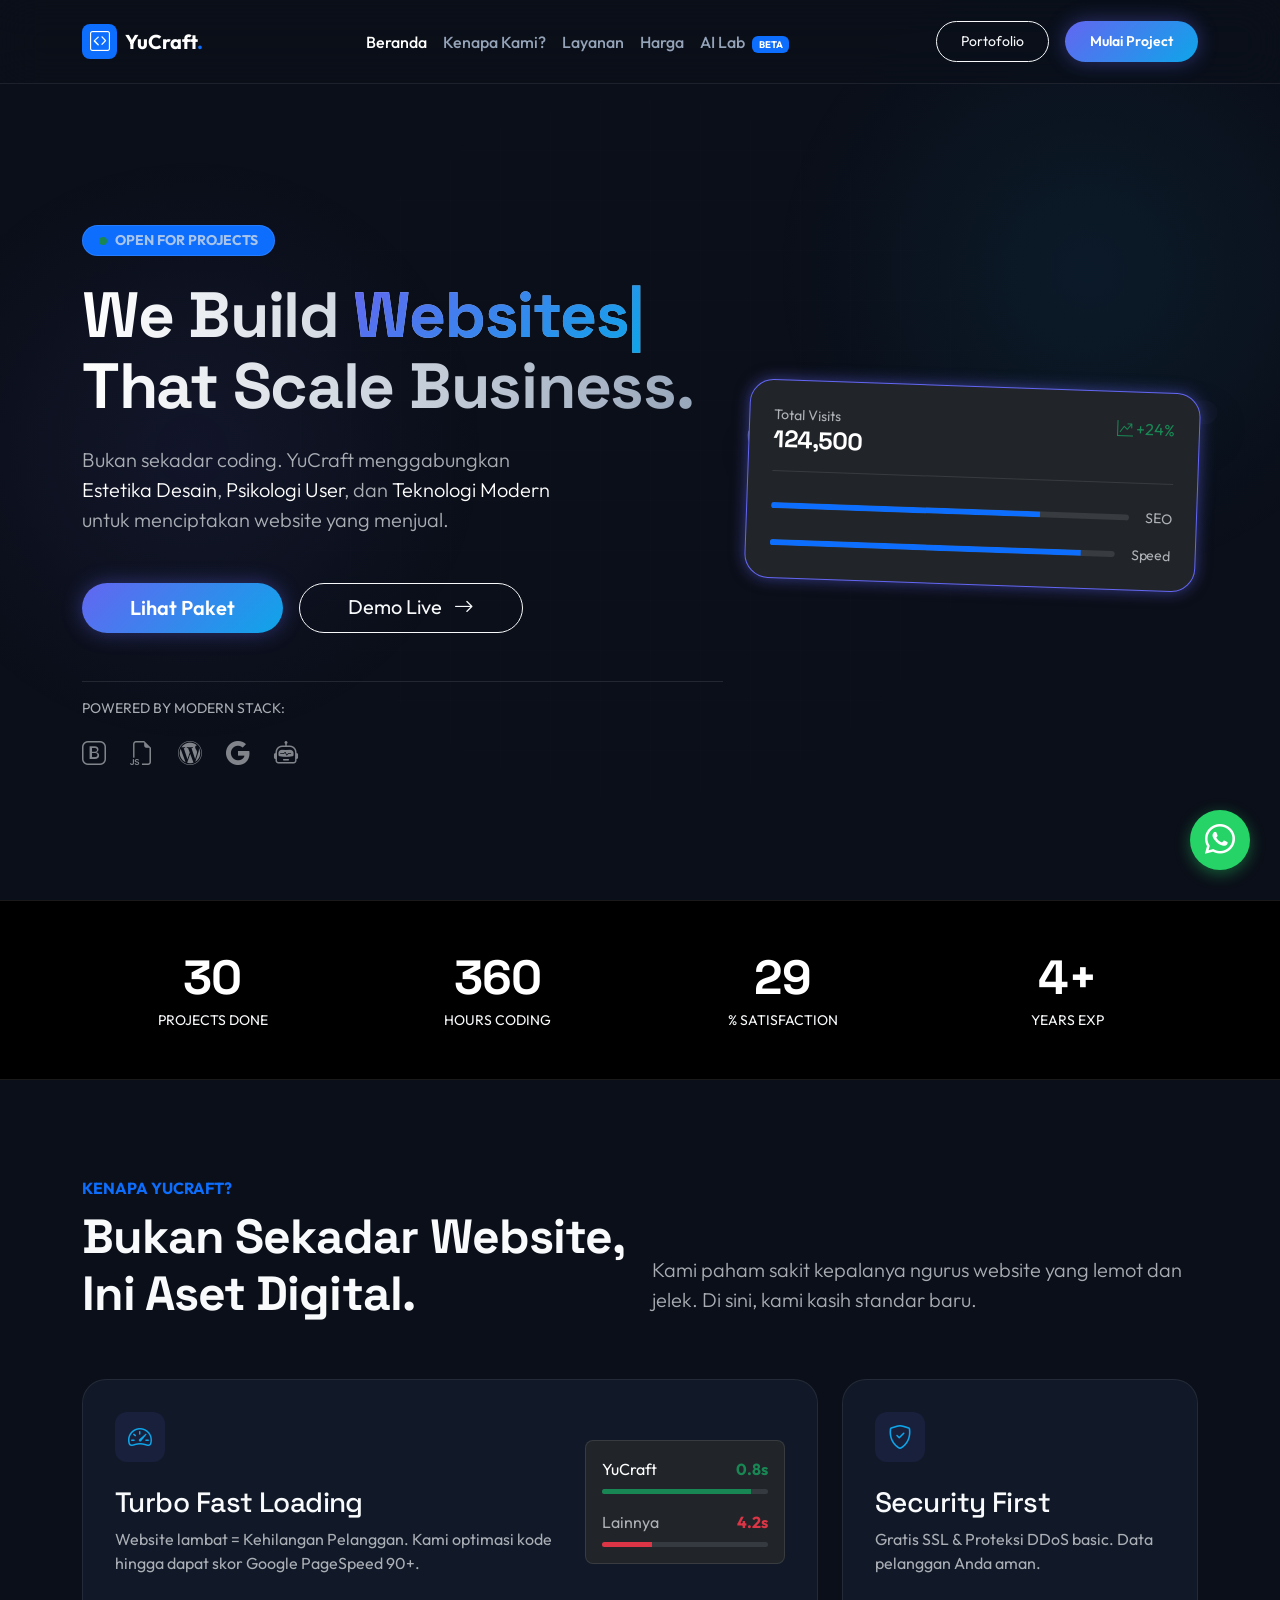
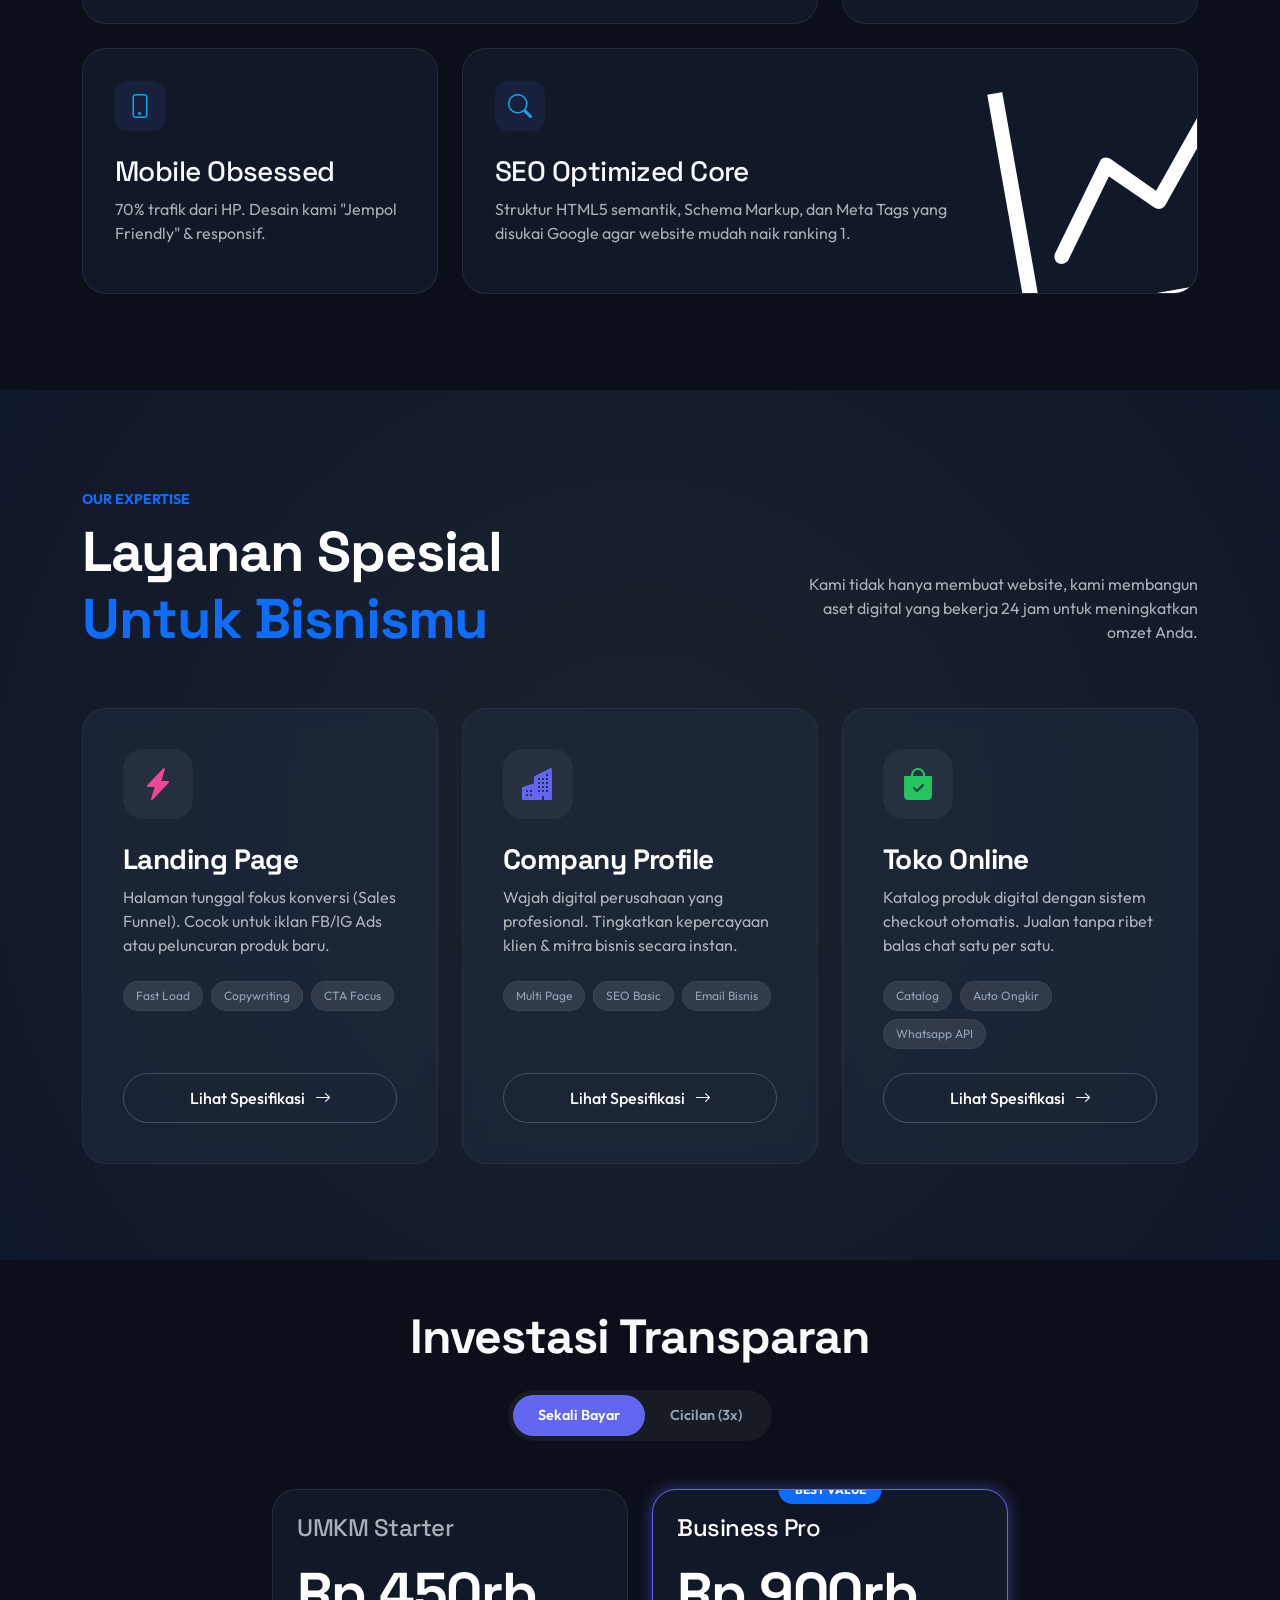
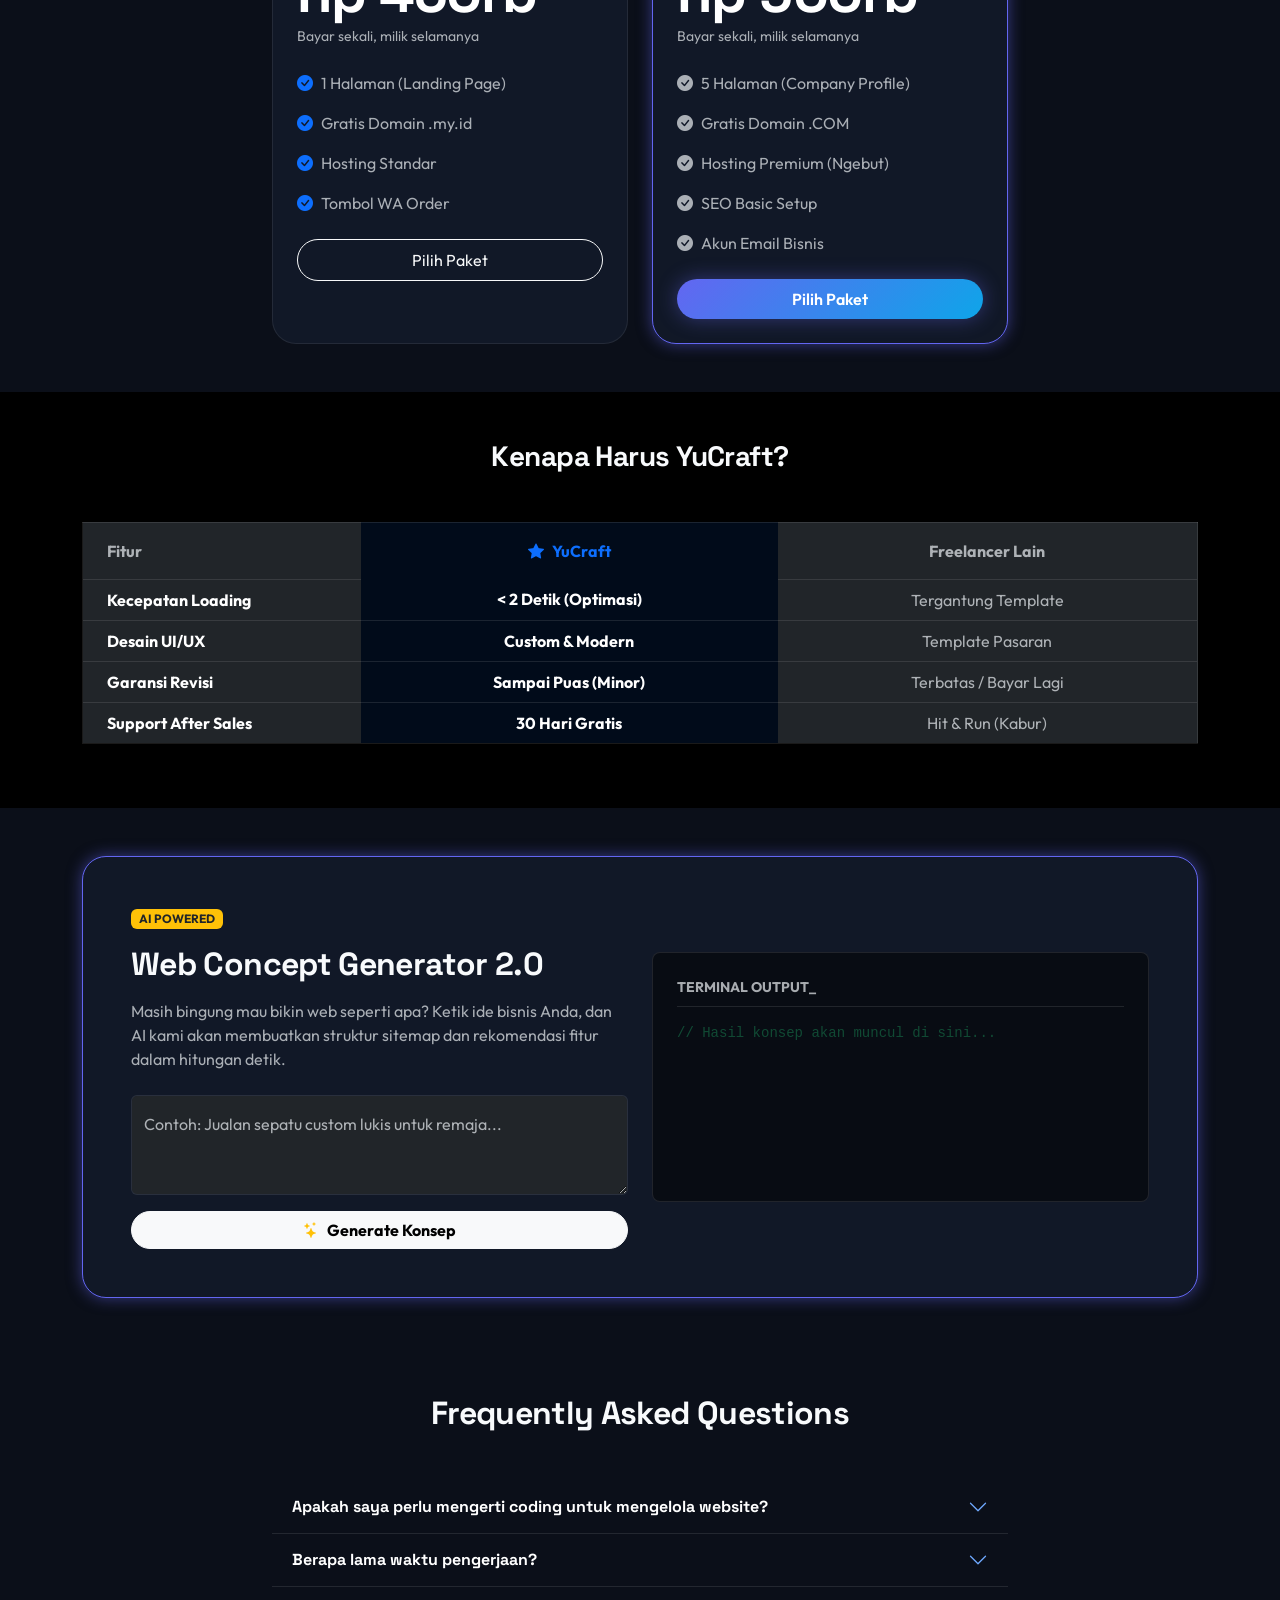
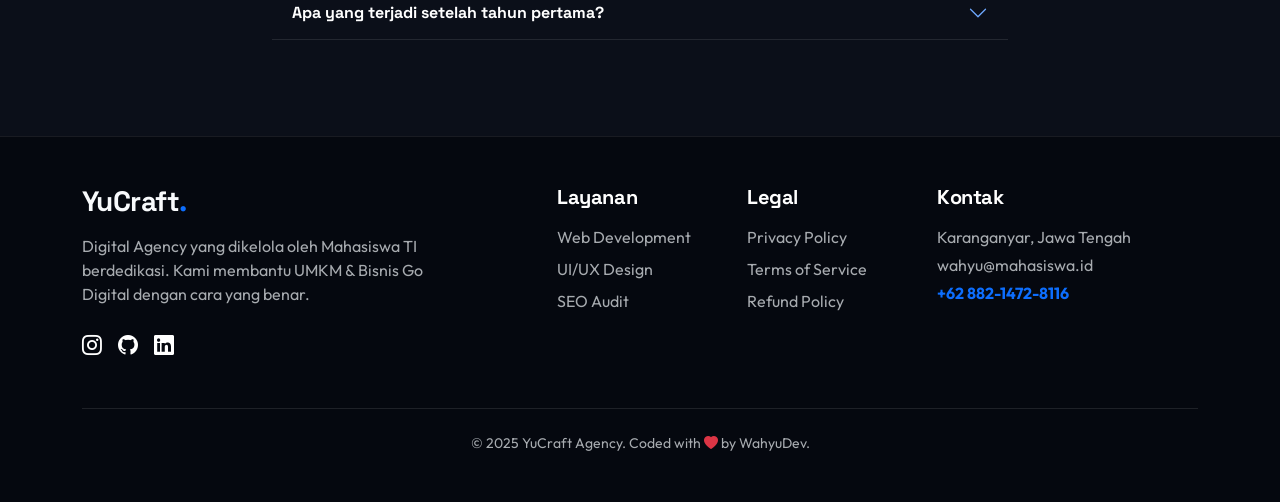
==== index.html @ 6f9a3b7a "haii" ====
<!DOCTYPE html>
<html lang="id" data-bs-theme="dark">
<head>
    <meta charset="UTF-8">
    <meta name="viewport" content="width=device-width, initial-scale=1.0">
    <title>YuCraft Agency | High-End Web Solutions</title>
    
    <!-- Fonts: Outfit (Modern & Geometri) -->
    <link rel="preconnect" href="https://fonts.googleapis.com">
    <link rel="preconnect" href="https://fonts.gstatic.com" crossorigin>
    <link href="https://fonts.googleapis.com/css2?family=Outfit:wght@300;400;500;600;700;800&family=Space+Grotesk:wght@300;400;500;600;700&display=swap" rel="stylesheet">
    
    <!-- Bootstrap 5 & Icons -->
    <link href="https://cdn.jsdelivr.net/npm/bootstrap@5.3.2/dist/css/bootstrap.min.css" rel="stylesheet">
    <link rel="stylesheet" href="https://cdn.jsdelivr.net/npm/bootstrap-icons@1.11.1/font/bootstrap-icons.css">
    <link href="https://unpkg.com/aos@2.3.1/dist/aos.css" rel="stylesheet">
    <link rel="stylesheet" href="./styles.css">



    <!-- mulai daari sni -->
</head>
<body>

    <!-- Background FX -->
    <div class="ambient-light"></div>
    <div class="grid-lines"></div>

    <!-- Navbar -->
    <nav class="navbar navbar-expand-lg fixed-top" id="navbar">
        <div class="container">
            <a class="navbar-brand d-flex align-items-center gap-2 fw-bold" href="#">
                <div class="bg-primary rounded-3 p-1 d-flex justify-content-center align-items-center" style="width:35px; height:35px;">
                    <i class="bi bi-code-square text-white"></i>
                </div>
                <span>YuCraft<span class="text-primary">.</span></span>
            </a>
            <button class="navbar-toggler border-0 shadow-none text-white" type="button" data-bs-toggle="collapse" data-bs-target="#navbarNav">
                <i class="bi bi-list fs-2"></i>
            </button>
            <div class="collapse navbar-collapse" id="navbarNav">
                <ul class="navbar-nav mx-auto mb-2 mb-lg-0">
                    <li class="nav-item"><a class="nav-link active" href="#home">Beranda</a></li>
                    <li class="nav-item"><a class="nav-link" href="#about">Kenapa Kami?</a></li>
                    <li class="nav-item"><a class="nav-link" href="#services">Layanan</a></li>
                    <li class="nav-item"><a class="nav-link" href="#pricing">Harga</a></li>
                    <li class="nav-item"><a class="nav-link" href="#ai-lab">AI Lab <span class="badge bg-primary ms-1" style="font-size: 0.6rem;">BETA</span></a></li>
                </ul>
                <div class="d-flex gap-3">
                    <a href="#portfolio" class="btn btn-outline-light rounded-pill px-4 btn-sm d-flex align-items-center">Portofolio</a>
                    <a href="https://wa.me/6288214728116" class="btn btn-glow btn-sm d-flex align-items-center">Mulai Project</a>
                </div>
            </div>
        </div>
    </nav>

    <!-- Hero Section -->
    <section id="home" class="min-vh-100 d-flex align-items-center position-relative pt-5">
        <div class="container mt-5">
            <div class="row align-items-center">
                <div class="col-lg-7" data-aos="fade-right" data-aos-duration="1000">
                    <div class="d-inline-flex align-items-center gap-2 px-3 py-1 rounded-pill border border-white border-opacity-10 bg-primary bg-opacity-5 mb-4">
                        <span class="badge bg-success rounded-circle p-1"> </span>
                        <small class="text-muted fw-bold ls-1 text-warning">OPEN FOR PROJECTS</small>
                    </div>
                    <h1 class="hero-title mb-4">
                        We Build <span class="text-gradient typing-cursor" id="typing-text">Websites</span><br>
                        That Scale Business.
                    </h1>
                    <p class="lead text-muted mb-5 w-75">
                        Bukan sekadar coding. YuCraft menggabungkan <span class="text-white">Estetika Desain</span>, <span class="text-white">Psikologi User</span>, dan <span class="text-white">Teknologi Modern</span> untuk menciptakan website yang menjual.
                    </p>
                    <div class="d-flex flex-wrap gap-3">
                        <a href="#pricing" class="btn btn-glow btn-lg px-5">Lihat Paket</a>
                        <a href="#portfolio" class="btn btn-outline-light btn-lg px-5 rounded-pill">Demo Live <i class="bi bi-arrow-right ms-2"></i></a>
                    </div>

                    <!-- Tech Stack Marquee (Mini) -->
                    <div class="mt-5 pt-3 border-top border-white border-opacity-10">
                        <small class="text-muted d-block mb-3">POWERED BY MODERN STACK:</small>
                        <div class="d-flex gap-4 opacity-50 grayscale-hover transition-all">
                            <i class="bi bi-bootstrap fs-4" title="Bootstrap"></i>
                            <i class="bi bi-filetype-js fs-4" title="JavaScript"></i>
                            <i class="bi bi-wordpress fs-4" title="WordPress"></i>
                            <i class="bi bi-google fs-4" title="SEO"></i>
                            <i class="bi bi-robot fs-4" title="AI Integration"></i>
                        </div>
                    </div>
                </div>

                <div class="col-lg-5 position-relative" data-aos="zoom-in" data-aos-duration="1200">
                    <!-- Abstract Visual Element -->
                    <div class="position-relative z-1">
                         <!-- Glassmorphic Card Mockup -->
                        <div class="bento-card p-0 border-0 shadow-lg overflow-hidden" style="transform: rotate(-3deg); margin-bottom: -50px; margin-right: -20px; opacity: 0.8;">
                            <img src="https://images.unsplash.com/photo-1460925895917-afdab827c52f?ixlib=rb-1.2.1&auto=format&fit=crop&w=500&q=80" class="img-fluid opacity-50">
                        </div>
                        <div class="bento-card p-4 border-glow bg-dark" style="transform: rotate(2deg);">
                            <div class="d-flex justify-content-between mb-4 border-bottom border-white border-opacity-10 pb-3">
                                <div>
                                    <small class="text-muted d-block">Total Visits</small>
                                    <h4 class="fw-bold m-0 text-white">124,500</h4>
                                </div>
                                <div class="text-success">
                                    <i class="bi bi-graph-up-arrow"></i> +24%
                                </div>
                            </div>
                            <div class="d-flex align-items-center gap-3 mb-3">
                                <div class="progress w-100" style="height: 6px; background: rgba(255,255,255,0.1);">
                                    <div class="progress-bar bg-primary" style="width: 75%"></div>
                                </div>
                                <small class="text-muted">SEO</small>
                            </div>
                            <div class="d-flex align-items-center gap-3">
                                <div class="progress w-100" style="height: 6px; background: rgba(255,255,255,0.1);">
                                    <div class="progress-bar bg-accent" style="width: 90%"></div>
                                </div>
                                <small class="text-muted">Speed</small>
                            </div>
                        </div>
                    </div>
                </div>
            </div>
        </div>
    </section>

    <!-- Live Stats Section -->
    <section class="py-5 border-top border-bottom border-white border-opacity-10 bg-black bg-opacity-20">
        <div class="container">
            <div class="row text-center g-4">
                <div class="col-6 col-md-3">
                    <h2 class="fw-bold text-white display-5 m-0 counter" data-target="50">0</h2>
                    <small class="text-accent text-uppercase ls-1">Projects Done</small>
                </div>
                <div class="col-6 col-md-3">
                    <h2 class="fw-bold text-white display-5 m-0 counter" data-target="1200">0</h2>
                    <small class="text-accent text-uppercase ls-1">Hours Coding</small>
                </div>
                <div class="col-6 col-md-3">
                    <h2 class="fw-bold text-white display-5 m-0 counter" data-target="98">0</h2>
                    <small class="text-accent text-uppercase ls-1">% Satisfaction</small>
                </div>
                <div class="col-6 col-md-3">
                    <h2 class="fw-bold text-white display-5 m-0 counter" data-target="4">0</h2>
                    <small class="text-accent text-uppercase ls-1">Years Exp</small>
                </div>
            </div>
        </div>
    </section>

    <!-- Why Us (Bento Grid) -->
    <section id="about" class="py-5 my-5">
        <div class="container">
            <div class="row mb-5">
                <div class="col-lg-6">
                    <span class="text-primary fw-bold text-uppercase ls-1">Kenapa YuCraft?</span>
                    <h2 class="display-5 fw-bold mt-2">Bukan Sekadar Website,<br>Ini Aset Digital.</h2>
                </div>
                <div class="col-lg-6 d-flex align-items-end">
                    <p class="text-muted lead">Kami paham sakit kepalanya ngurus website yang lemot dan jelek. Di sini, kami kasih standar baru.</p>
                </div>
            </div>

            <div class="row g-4">
                <!-- Large Card -->
                <div class="col-lg-8" data-aos="fade-up">
                    <div class="bento-card d-flex flex-column flex-md-row align-items-center gap-4">
                        <div class="flex-grow-1">
                            <div class="icon-square"><i class="bi bi-speedometer2"></i></div>
                            <h3>Turbo Fast Loading</h3>
                            <p class="text-muted">Website lambat = Kehilangan Pelanggan. Kami optimasi kode hingga dapat skor Google PageSpeed 90+.</p>
                        </div>
                        <div class="bg-dark rounded-3 p-3 border border-white border-opacity-10" style="min-width: 200px;">
                            <div class="d-flex justify-content-between mb-2">
                                <span class="text-white">YuCraft</span>
                                <span class="text-success fw-bold">0.8s</span>
                            </div>
                            <div class="progress mb-3" style="height: 5px;"><div class="progress-bar bg-success" style="width: 90%"></div></div>
                            
                            <div class="d-flex justify-content-between mb-2">
                                <span class="text-muted">Lainnya</span>
                                <span class="text-danger fw-bold">4.2s</span>
                            </div>
                            <div class="progress" style="height: 5px;"><div class="progress-bar bg-danger" style="width: 30%"></div></div>
                        </div>
                    </div>
                </div>

                <!-- Small Card -->
                <div class="col-lg-4" data-aos="fade-up" data-aos-delay="100">
                    <div class="bento-card">
                        <div class="icon-square"><i class="bi bi-shield-check"></i></div>
                        <h3>Security First</h3>
                        <p class="text-muted">Gratis SSL & Proteksi DDoS basic. Data pelanggan Anda aman.</p>
                    </div>
                </div>

                <!-- Small Card -->
                <div class="col-lg-4" data-aos="fade-up" data-aos-delay="200">
                    <div class="bento-card">
                        <div class="icon-square"><i class="bi bi-phone"></i></div>
                        <h3>Mobile Obsessed</h3>
                        <p class="text-muted">70% trafik dari HP. Desain kami "Jempol Friendly" & responsif.</p>
                    </div>
                </div>

                 <!-- Large Card -->
                 <div class="col-lg-8" data-aos="fade-up" data-aos-delay="300">
                    <div class="bento-card position-relative overflow-hidden">
                        <div class="position-relative z-1">
                            <div class="icon-square"><i class="bi bi-search"></i></div>
                            <h3>SEO Optimized Core</h3>
                            <p class="text-muted w-75">Struktur HTML5 semantik, Schema Markup, dan Meta Tags yang disukai Google agar website mudah naik ranking 1.</p>
                        </div>
                        <i class="bi bi-graph-up text-white opacity-05 position-absolute" style="font-size: 15rem; right: -50px; bottom: -80px; transform: rotate(-10deg);"></i>
                    </div>
                </div>
            </div>
        </div>
    </section>

    <!-- Services (Cards with Hover FX) -->
     <section id="services" class="py-5 position-relative" style="background: radial-gradient(circle at center, #1c232d 0%, #0f172a 100%);">
    <div class="container py-5">
        
        <!-- Header Section -->
        <div class="row mb-5 align-items-end">
            <div class="col-lg-6" data-aos="fade-right">
                <span class="text-primary fw-bold text-uppercase ls-1 small">Our Expertise</span>
                <h2 class="display-4 fw-bold text-white mt-2">Layanan Spesial <br><span class="text-primary">Untuk Bisnismu</span></h2>
            </div>
            <div class="col-lg-6 text-lg-end" data-aos="fade-left">
                <p class="text-muted w-75 ms-auto">Kami tidak hanya membuat website, kami membangun aset digital yang bekerja 24 jam untuk meningkatkan omzet Anda.</p>
            </div>
        </div>

        <!-- Cards Grid -->
        <div class="row g-4">
            
            <!-- Service 1: Landing Page -->
            <div class="col-lg-4 col-md-6" data-aos="fade-up" data-aos-delay="0">
                <div class="service-card-pro card-landing">
                    <div>
                        <div class="icon-wrapper-pro">
                            <i class="bi bi-lightning-charge-fill"></i>
                        </div>
                        <h3 class="text-white fw-bold mb-2">Landing Page</h3>
                        <p class="text-muted mb-4">Halaman tunggal fokus konversi (Sales Funnel). Cocok untuk iklan FB/IG Ads atau peluncuran produk baru.</p>
                        <div class="d-flex gap-2 mb-4 flex-wrap">
                            <span class="tech-badge">Fast Load</span>
                            <span class="tech-badge">Copywriting</span>
                            <span class="tech-badge">CTA Focus</span>
                        </div>
                    </div>
                    <button class="btn btn-detail-trigger" onclick="openServiceDetail('landing')">
                        Lihat Spesifikasi <i class="bi bi-arrow-right"></i>
                    </button>
                </div>
            </div>

            <!-- Service 2: Company Profile -->
            <div class="col-lg-4 col-md-6" data-aos="fade-up" data-aos-delay="100">
                <div class="service-card-pro card-compro">
                    <div>
                        <div class="icon-wrapper-pro">
                            <i class="bi bi-buildings-fill"></i>
                        </div>
                        <h3 class="text-white fw-bold mb-2">Company Profile</h3>
                        <p class="text-muted mb-4">Wajah digital perusahaan yang profesional. Tingkatkan kepercayaan klien & mitra bisnis secara instan.</p>
                        <div class="d-flex gap-2 mb-4 flex-wrap">
                            <span class="tech-badge">Multi Page</span>
                            <span class="tech-badge">SEO Basic</span>
                            <span class="tech-badge">Email Bisnis</span>
                        </div>
                    </div>
                    <button class="btn btn-detail-trigger" onclick="openServiceDetail('compro')">
                        Lihat Spesifikasi <i class="bi bi-arrow-right"></i>
                    </button>
                </div>
            </div>

            <!-- Service 3: E-Commerce -->
            <div class="col-lg-4 col-md-6" data-aos="fade-up" data-aos-delay="200">
                <div class="service-card-pro card-store">
                    <div>
                        <div class="icon-wrapper-pro">
                            <i class="bi bi-bag-check-fill"></i>
                        </div>
                        <h3 class="text-white fw-bold mb-2">Toko Online</h3>
                        <p class="text-muted mb-4">Katalog produk digital dengan sistem checkout otomatis. Jualan tanpa ribet balas chat satu per satu.</p>
                        <div class="d-flex gap-2 mb-4 flex-wrap">
                            <span class="tech-badge">Catalog</span>
                            <span class="tech-badge">Auto Ongkir</span>
                            <span class="tech-badge">Whatsapp API</span>
                        </div>
                    </div>
                    <button class="btn btn-detail-trigger" onclick="openServiceDetail('store')">
                        Lihat Spesifikasi <i class="bi bi-arrow-right"></i>
                    </button>
                </div>
            </div>

        </div>
    </div>
</section>

    <!-- Pricing (Interactive Switcher) -->
    <section id="pricing" class="py-5">
        <div class="container">
            <div class="text-center mb-5">
                <h2 class="fw-bold display-5 mb-4">Investasi Transparan</h2>
                <!-- Switcher Logic handled by JS -->
                <div class="pricing-switch" id="pricingSwitch">
                    <div class="switch-bg"></div>
                    <div class="pricing-label active" onclick="switchPricing('one-time')">Sekali Bayar</div>
                    <div class="pricing-label" onclick="switchPricing('monthly')">Cicilan (3x)</div>
                </div>
            </div>

            <div class="row g-4 justify-content-center">
                <!-- Pricing Card 1 -->
                <div class="col-lg-4 col-md-6" data-aos="fade-up">
                    <div class="bento-card p-4">
                        <h4 class="text-muted mb-3">UMKM Starter</h4>
                        <h2 class="display-4 fw-bold mb-0 text-white price-text" data-one="450k" data-month="150k">Rp 450rb</h2>
                        <small class="text-muted d-block mb-4 billing-cycle">Bayar sekali, milik selamanya</small>
                        
                        <ul class="list-unstyled text-muted mb-4 d-flex flex-column gap-3">
                            <li><i class="bi bi-check-circle-fill text-primary me-2"></i>1 Halaman (Landing Page)</li>
                            <li><i class="bi bi-check-circle-fill text-primary me-2"></i>Gratis Domain .my.id</li>
                            <li><i class="bi bi-check-circle-fill text-primary me-2"></i>Hosting Standar</li>
                            <li><i class="bi bi-check-circle-fill text-primary me-2"></i>Tombol WA Order</li>
                        </ul>
                        <a href="https://wa.me/6288214728116?text=Halo%20YuCraft%20saya%20tertarik%20paket%20Starter" class="btn btn-outline-light w-100 rounded-pill py-2">Pilih Paket</a>
                    </div>
                </div>

                <!-- Pricing Card 2 -->
                <div class="col-lg-4 col-md-6" data-aos="fade-up" data-aos-delay="100">
                    <div class="bento-card p-4 border-glow position-relative">
                         <div class="position-absolute top-0 start-50 translate-middle badge bg-primary px-3 py-2 rounded-pill shadow-lg">BEST VALUE</div>
                        <h4 class="text-white mb-3">Business Pro</h4>
                        <h2 class="display-4 fw-bold mb-0 text-white price-text" data-one="900k" data-month="350k">Rp 900rb</h2>
                        <small class="text-muted d-block mb-4 billing-cycle">Bayar sekali, milik selamanya</small>
                        
                        <ul class="list-unstyled text-muted mb-4 d-flex flex-column gap-3">
                            <li><i class="bi bi-check-circle-fill text-accent me-2"></i>5 Halaman (Company Profile)</li>
                            <li><i class="bi bi-check-circle-fill text-accent me-2"></i>Gratis Domain .COM</li>
                            <li><i class="bi bi-check-circle-fill text-accent me-2"></i>Hosting Premium (Ngebut)</li>
                            <li><i class="bi bi-check-circle-fill text-accent me-2"></i>SEO Basic Setup</li>
                            <li><i class="bi bi-check-circle-fill text-accent me-2"></i>Akun Email Bisnis</li>
                        </ul>
                        <a href="https://wa.me/6288214728116?text=Halo%20YuCraft%20saya%20tertarik%20paket%20Business" class="btn btn-glow w-100 py-2">Pilih Paket</a>
                    </div>
                </div>
            </div>
        </div>
    </section>

    <!-- Comparison Section (Why vs Others) -->
    <section class="py-5 bg-black bg-opacity-30">
        <div class="container">
            <h3 class="text-center fw-bold mb-5">Kenapa Harus YuCraft?</h3>
            <div class="table-responsive">
                <table class="table table-dark table-hover border border-white border-opacity-10 align-middle">
                    <thead>
                        <tr class="text-center">
                            <th class="py-3 text-start ps-4 text-muted w-25">Fitur</th>
                            <th class="py-3 bg-primary bg-opacity-10 text-primary border-bottom-0"><i class="bi bi-star-fill me-2"></i>YuCraft</th>
                            <th class="py-3 text-muted">Freelancer Lain</th>
                        </tr>
                    </thead>
                    <tbody class="text-center">
                        <tr>
                            <td class="text-start ps-4 fw-bold">Kecepatan Loading</td>
                            <td class="bg-primary bg-opacity-10 text-white fw-bold">< 2 Detik (Optimasi)</td>
                            <td class="text-muted">Tergantung Template</td>
                        </tr>
                        <tr>
                            <td class="text-start ps-4 fw-bold">Desain UI/UX</td>
                            <td class="bg-primary bg-opacity-10 text-white fw-bold">Custom & Modern</td>
                            <td class="text-muted">Template Pasaran</td>
                        </tr>
                        <tr>
                            <td class="text-start ps-4 fw-bold">Garansi Revisi</td>
                            <td class="bg-primary bg-opacity-10 text-white fw-bold">Sampai Puas (Minor)</td>
                            <td class="text-muted">Terbatas / Bayar Lagi</td>
                        </tr>
                        <tr>
                            <td class="text-start ps-4 fw-bold">Support After Sales</td>
                            <td class="bg-primary bg-opacity-10 text-white fw-bold">30 Hari Gratis</td>
                            <td class="text-muted">Hit & Run (Kabur)</td>
                        </tr>
                    </tbody>
                </table>
            </div>
        </div>
    </section>

    <!-- AI Lab Section (Feature Rich) -->
    <section id="ai-lab" class="py-5 position-relative overflow-hidden">
        <div class="container">
            <div class="bento-card bg-gradient-to-r from-gray-900 to-black p-5 border-glow">
                <div class="row align-items-center">
                    <div class="col-lg-6">
                        <span class="badge bg-warning text-dark mb-3">AI POWERED</span>
                        <h2 class="fw-bold mb-3">Web Concept Generator 2.0</h2>
                        <p class="text-muted mb-4">Masih bingung mau bikin web seperti apa? Ketik ide bisnis Anda, dan AI kami akan membuatkan struktur sitemap dan rekomendasi fitur dalam hitungan detik.</p>
                        
                        <div class="form-floating mb-3">
                            <textarea class="form-control bg-dark text-white border-white border-opacity-10" placeholder="Ide Bisnis" id="aiInput" style="height: 100px"></textarea>
                            <label for="aiInput" class="text-muted">Contoh: Jualan sepatu custom lukis untuk remaja...</label>
                        </div>
                        <button onclick="generateAI()" class="btn btn-light rounded-pill px-4 fw-bold w-100">
                            <i class="bi bi-stars me-2 text-warning"></i>Generate Konsep
                        </button>
                    </div>
                    <div class="col-lg-6 mt-4 mt-lg-0">
                        <div class="bg-black bg-opacity-50 p-4 rounded-3 border border-white border-opacity-10" style="min-height: 250px;">
                            <div class="d-flex align-items-center gap-2 mb-3 border-bottom border-white border-opacity-10 pb-2">
                                <div class="spinner-border spinner-border-sm text-primary d-none" id="aiLoading" role="status"></div>
                                <span class="text-muted small fw-bold">TERMINAL OUTPUT_</span>
                            </div>
                            <div id="aiOutput" class="font-monospace small text-success">
                                <span class="opacity-50">// Hasil konsep akan muncul di sini...</span>
                            </div>
                        </div>
                    </div>
                </div>
            </div>
        </div>
    </section>

    <!-- FAQ Section -->
    <section class="py-5">
        <div class="container">
            <h2 class="text-center fw-bold mb-5">Frequently Asked Questions</h2>
            <div class="row justify-content-center">
                <div class="col-lg-8">
                    <div class="accordion accordion-flush" id="faqAccordion">
                        <div class="accordion-item bg-transparent border-bottom border-white border-opacity-10">
                            <h2 class="accordion-header">
                                <button class="accordion-button collapsed bg-transparent text-white shadow-none fw-bold" type="button" data-bs-toggle="collapse" data-bs-target="#faq1">
                                    Apakah saya perlu mengerti coding untuk mengelola website?
                                </button>
                            </h2>
                            <div id="faq1" class="accordion-collapse collapse" data-bs-parent="#faqAccordion">
                                <div class="accordion-body text-muted">
                                    Tidak perlu! Kami akan menyediakan dashboard admin yang mudah digunakan (seperti update status Facebook) atau kami bisa bantu kelola dengan paket maintenance.
                                </div>
                            </div>
                        </div>
                        <div class="accordion-item bg-transparent border-bottom border-white border-opacity-10">
                            <h2 class="accordion-header">
                                <button class="accordion-button collapsed bg-transparent text-white shadow-none fw-bold" type="button" data-bs-toggle="collapse" data-bs-target="#faq2">
                                    Berapa lama waktu pengerjaan?
                                </button>
                            </h2>
                            <div id="faq2" class="accordion-collapse collapse" data-bs-parent="#faqAccordion">
                                <div class="accordion-body text-muted">
                                    Tergantung kompleksitas. Landing Page biasa selesai 3-5 hari. Company Profile 7-10 hari. Toko Online 14+ hari. Kami prioritaskan kualitas.
                                </div>
                            </div>
                        </div>
                        <div class="accordion-item bg-transparent border-bottom border-white border-opacity-10">
                            <h2 class="accordion-header">
                                <button class="accordion-button collapsed bg-transparent text-white shadow-none fw-bold" type="button" data-bs-toggle="collapse" data-bs-target="#faq3">
                                    Apa yang terjadi setelah tahun pertama?
                                </button>
                            </h2>
                            <div id="faq3" class="accordion-collapse collapse" data-bs-parent="#faqAccordion">
                                <div class="accordion-body text-muted">
                                    Anda hanya perlu memperpanjang Domain & Hosting. Biayanya terjangkau (sekitar 350rb - 700rb per tahun tergantung paket). Tidak ada biaya desain ulang.
                                </div>
                            </div>
                        </div>
                    </div>
                </div>
            </div>
        </div>
    </section>

    <!-- Footer -->
    <footer class="py-5 mt-5">
        <div class="container">
            <div class="row g-4">
                <div class="col-lg-4">
                    <h3 class="fw-bold mb-3">YuCraft<span class="text-primary">.</span></h3>
                    <p class="text-muted">Digital Agency yang dikelola oleh Mahasiswa TI berdedikasi. Kami membantu UMKM & Bisnis Go Digital dengan cara yang benar.</p>
                    <div class="d-flex gap-3 mt-4">
                        <a href="#" class="text-white fs-5"><i class="bi bi-instagram"></i></a>
                        <a href="#" class="text-white fs-5"><i class="bi bi-github"></i></a>
                        <a href="#" class="text-white fs-5"><i class="bi bi-linkedin"></i></a>
                    </div>
                </div>
                <div class="col-lg-2 offset-lg-1">
                    <h5 class="fw-bold text-white mb-3">Layanan</h5>
                    <ul class="list-unstyled text-muted d-flex flex-column gap-2">
                        <li><a href="#" class="text-decoration-none text-muted">Web Development</a></li>
                        <li><a href="#" class="text-decoration-none text-muted">UI/UX Design</a></li>
                        <li><a href="#" class="text-decoration-none text-muted">SEO Audit</a></li>
                    </ul>
                </div>
                <div class="col-lg-2">
                    <h5 class="fw-bold text-white mb-3">Legal</h5>
                    <ul class="list-unstyled text-muted d-flex flex-column gap-2">
                        <li><a href="#" class="text-decoration-none text-muted">Privacy Policy</a></li>
                        <li><a href="#" class="text-decoration-none text-muted">Terms of Service</a></li>
                        <li><a href="#" class="text-decoration-none text-muted">Refund Policy</a></li>
                    </ul>
                </div>
                <div class="col-lg-3">
                    <h5 class="fw-bold text-white mb-3">Kontak</h5>
                    <p class="text-muted mb-1">Karanganyar, Jawa Tengah</p>
                    <p class="text-muted mb-1">wahyu@mahasiswa.id</p>
                    <a href="https://wa.me/6288214728116" class="text-primary text-decoration-none fw-bold">+62 882-1472-8116</a>
                </div>
            </div>
            <div class="border-top border-white border-opacity-10 mt-5 pt-4 text-center text-muted small">
                &copy; 2025 YuCraft Agency. Coded with <i class="bi bi-heart-fill text-danger"></i> by WahyuDev.
            </div>
        </div>
    </footer>

    <!-- Floating Whatsapp -->
    <a href="https://wa.me/6288214728116?text=Halo%20YuCraft,%20saya%20mau%20konsultasi%20website" class="float-wa" target="_blank">
        <i class="bi bi-whatsapp"></i>
    </a>

    <!-- Scripts -->
    <script src="https://cdn.jsdelivr.net/npm/bootstrap@5.3.2/dist/js/bootstrap.bundle.min.js"></script>
    <script src="https://unpkg.com/aos@2.3.1/dist/aos.js"></script>
    <script>
        // Init Animation
        AOS.init({ once: true, offset: 50, duration: 1000 });

        // Navbar Scroll Effect
        window.addEventListener('scroll', () => {
            const nav = document.getElementById('navbar');
            if(window.scrollY > 50) {
                nav.style.background = 'rgba(11, 15, 25, 0.95)';
                nav.style.padding = '0.8rem 0';
            } else {
                nav.style.background = 'rgba(11, 15, 25, 0.6)';
                nav.style.padding = '1.2rem 0';
            }
        });

        // Typing Effect
        const words = ["Websites", "Portfolios", "Online Stores", "Landing Pages"];
        let i = 0;
        let timer;

        function typingEffect() {
            const element = document.getElementById('typing-text');
            element.innerText = words[i];
            i = (i + 1) % words.length;
        }
        setInterval(typingEffect, 2000);

        // Card Mouse Effect (Glow mengikuti mouse)
        document.querySelectorAll('.bento-card').forEach(card => {
            card.onmousemove = e => {
                const rect = card.getBoundingClientRect();
                const x = e.clientX - rect.left;
                const y = e.clientY - rect.top;
                card.style.setProperty('--mouse-x', `${x}px`);
                card.style.setProperty('--mouse-y', `${y}px`);
            }
        });

        // Number Counter Animation
        const counters = document.querySelectorAll('.counter');
        counters.forEach(counter => {
            const target = +counter.getAttribute('data-target');
            const inc = target / 100;
            
            const updateCount = () => {
                const count = +counter.innerText;
                if(count < target) {
                    counter.innerText = Math.ceil(count + inc);
                    setTimeout(updateCount, 20);
                } else {
                    counter.innerText = target + "+";
                }
            }
            // Trigger animation only when visible (Simple implementation)
            setTimeout(updateCount, 1500); 
        });

        // Pricing Switcher
        function switchPricing(type) {
            const switchBg = document.querySelector('.switch-bg');
            const labels = document.querySelectorAll('.pricing-label');
            const prices = document.querySelectorAll('.price-text');
            const cycles = document.querySelectorAll('.billing-cycle');

            if(type === 'monthly') {
                switchBg.style.transform = 'translateX(100%)';
                labels[1].classList.add('active');
                labels[0].classList.remove('active');
                
                prices.forEach(price => {
                    price.innerText = "Rp " + price.getAttribute('data-month');
                });
                cycles.forEach(cycle => cycle.innerText = "Per bulan (Cicilan 3x)");
            } else {
                switchBg.style.transform = 'translateX(0)';
                labels[0].classList.add('active');
                labels[1].classList.remove('active');
                
                prices.forEach(price => {
                    price.innerText = "Rp " + price.getAttribute('data-one');
                });
                cycles.forEach(cycle => cycle.innerText = "Bayar sekali, milik selamanya");
            }
        }

        // AI Generator Logic
        function generateAI() {
            const input = document.getElementById('aiInput').value;
            const output = document.getElementById('aiOutput');
            const loading = document.getElementById('aiLoading');

            if(input.length < 5) {
                output.innerHTML = "<span class='text-danger'>// Error: Input ide terlalu pendek.</span>";
                return;
            }

            loading.classList.remove('d-none');
            output.innerHTML = "<span class='text-muted'>// Memproses data...</span>";

            setTimeout(() => {
                loading.classList.add('d-none');
                output.innerHTML = `
                    <div class='mb-2'><span class='text-warning'>[SUCCESS]</span> Konsep Ditemukan:</div>
                    <ul class='list-unstyled ms-2'>
                        <li><strong>Nama Saran:</strong> "${input.split(" ")[0]}ify" atau "Royal ${input.split(" ")[0]}"</li>
                        <li><strong>Warna Utama:</strong> Navy Blue & Gold (Kesan Mewah)</li>
                        <li><strong>Halaman Wajib:</strong> Home, Katalog Produk, Tentang Kami, Testimoni.</li>
                        <li><strong>Fitur Kunci:</strong> Galeri Zoom-in produk, Form Custom Order WA.</li>
                    </ul>
                    <span class='text-muted opacity-50'>// Siap dieksekusi oleh YuCraft.</span>
                `;
            }, 2000);
        }
    </script>
</body>
</html>
---- styles.css ----
:root {
            --bg-dark: #0B0F19;
            --bg-card: #111827;
            --primary: #6366f1; /* Indigo */
            --accent: #0ea5e9; /* Sky Blue */
            --glow: rgba(99, 102, 241, 0.5);
            --text-main: #f8fafc;
            --text-muted: #94a3b8;
            --border: rgba(255, 255, 255, 0.08);
        }

        body {
            background-color: var(--bg-dark);
            color: var(--text-main);
            font-family: 'Outfit', sans-serif;
            overflow-x: hidden;
        }

        h1, h2, h3, h4, h5, h6 {
            font-family: 'Space Grotesk', sans-serif;
            letter-spacing: -0.02em;
        }

        /* --- BACKGROUND ANIMATION (The "Wild" Part) --- */
        .ambient-light {
            position: fixed;
            top: 0; left: 0; width: 100%; height: 100%;
            pointer-events: none;
            z-index: -1;
            background: 
                radial-gradient(circle at 15% 50%, rgba(99, 102, 241, 0.08), transparent 25%),
                radial-gradient(circle at 85% 30%, rgba(14, 165, 233, 0.08), transparent 25%);
        }

        .grid-lines {
            position: fixed;
            top: 0; left: 0; width: 100%; height: 100%;
            background-image: linear-gradient(var(--border) 1px, transparent 1px),
            linear-gradient(90deg, var(--border) 1px, transparent 1px);
            background-size: 50px 50px;
            opacity: 0.1;
            z-index: -2;
            mask-image: radial-gradient(circle at center, black 40%, transparent 100%);
        }

        /* --- NAVBAR --- */
        .navbar {
            background: rgba(11, 15, 25, 0.6);
            backdrop-filter: blur(20px);
            border-bottom: 1px solid var(--border);
            padding: 1.2rem 0;
            transition: all 0.3s;
        }
        
        .nav-link {
            color: var(--text-muted) !important;
            font-weight: 500;
            transition: 0.3s;
            position: relative;
        }
        
        .nav-link:hover, .nav-link.active {
            color: white !important;
        }

        .nav-link::after {
            content: '';
            position: absolute;
            width: 0; height: 2px;
            bottom: 0; left: 0;
            background: var(--accent);
            transition: width 0.3s;
        }
        
        .nav-link:hover::after { width: 100%; }

        .btn-glow {
            background: linear-gradient(135deg, var(--primary), var(--accent));
            border: none;
            color: white;
            padding: 10px 25px;
            border-radius: 50px;
            font-weight: 600;
            position: relative;
            overflow: hidden;
            transition: 0.3s;
            box-shadow: 0 0 20px rgba(99, 102, 241, 0.4);
        }

        .btn-glow:hover {
            transform: scale(1.05);
            box-shadow: 0 0 30px rgba(14, 165, 233, 0.6);
            color: white;
        }

        /* --- HERO SECTION --- */
        .hero-title {
            font-size: 4rem;
            font-weight: 800;
            line-height: 1.1;
            background: linear-gradient(to right, #fff, #94a3b8);
            -webkit-background-clip: text;
            -webkit-text-fill-color: transparent;
        }

        .text-gradient {
            background: linear-gradient(135deg, var(--primary), var(--accent));
            -webkit-background-clip: text;
            -webkit-text-fill-color: transparent;
        }

        /* --- BENTO GRID CARDS --- */
        .bento-card {
            background: var(--bg-card);
            border: 1px solid var(--border);
            border-radius: 24px;
            padding: 2rem;
            height: 100%;
            transition: all 0.4s cubic-bezier(0.4, 0, 0.2, 1);
            position: relative;
            overflow: hidden;
            z-index: 1;
        }

        .bento-card::before {
            content: '';
            position: absolute;
            top: 0; left: 0; width: 100%; height: 100%;
            background: radial-gradient(800px circle at var(--mouse-x) var(--mouse-y), rgba(255,255,255,0.06), transparent 40%);
            z-index: 2;
            opacity: 0;
            transition: opacity 0.5s;
            pointer-events: none;
        }

        .bento-card:hover {
            transform: translateY(-5px);
            border-color: rgba(99, 102, 241, 0.3);
            box-shadow: 0 10px 40px -10px rgba(0,0,0,0.5);
        }
        
        .bento-card:hover::before { opacity: 1; }

        .icon-square {
            width: 50px; height: 50px;
            background: rgba(99, 102, 241, 0.1);
            border-radius: 12px;
            display: flex; align-items: center; justify-content: center;
            color: var(--accent);
            font-size: 1.5rem;
            margin-bottom: 1.5rem;
        }

        /* --- STATS COUNTER --- */
        .stat-card {
            background: rgba(255,255,255,0.03);
            border-left: 3px solid var(--accent);
            padding: 20px;
        }

        /* --- PRICING TOGGLE --- */
        .pricing-switch {
            background: rgba(255,255,255,0.05);
            border-radius: 50px;
            padding: 5px;
            display: inline-flex;
            position: relative;
        }
        
        .pricing-label {
            padding: 10px 25px;
            border-radius: 50px;
            cursor: pointer;
            z-index: 2;
            font-weight: 600;
            font-size: 0.9rem;
            transition: 0.3s;
        }
        
        .pricing-label.active { color: white; }
        .pricing-label:not(.active) { color: var(--text-muted); }

        .switch-bg {
            position: absolute;
            top: 5px; left: 5px;
            height: calc(100% - 10px);
            width: 50%;
            background: var(--primary);
            border-radius: 50px;
            transition: transform 0.3s cubic-bezier(0.4, 0, 0.2, 1);
        }

        /* --- FOOTER --- */
        footer {
            border-top: 1px solid var(--border);
            background: #05080f;
        }

        /* --- UTILS --- */
        .border-glow {
            box-shadow: 0 0 15px var(--glow);
            border-color: var(--primary) !important;
        }

        /* Animasi Ketik */
        .typing-cursor::after {
            content: '|';
            animation: blink 1s infinite;
        }
        @keyframes blink { 50% { opacity: 0; } }

        @media (max-width: 768px) {
            .hero-title { font-size: 2.5rem; }
            .bento-card { padding: 1.5rem; }
        }
        
        /* Floating Whatsapp */
        .float-wa {
            position: fixed;
            bottom: 30px; right: 30px;
            width: 60px; height: 60px;
            background-color: #25d366;
            color: white;
            border-radius: 50%;
            display: flex; align-items: center; justify-content: center;
            font-size: 30px;
            box-shadow: 0 4px 15px rgba(37, 211, 102, 0.4);
            z-index: 100;
            transition: 0.3s;
        }
        .float-wa:hover { transform: scale(1.1); color: white; }


        /* service */
            /* --- Service Card Styling --- */
    .service-card-pro {
        background: rgba(30, 41, 59, 0.7); /* Slate-800 with opacity */
        border: 1px solid rgba(255, 255, 255, 0.05);
        backdrop-filter: blur(10px);
        border-radius: 24px;
        padding: 2.5rem;
        transition: all 0.4s cubic-bezier(0.175, 0.885, 0.32, 1.275);
        position: relative;
        overflow: hidden;
        height: 100%;
        display: flex;
        flex-direction: column;
        justify-content: space-between;
    }

    /* Glow Effect on Hover */
    .service-card-pro::before {
        content: '';
        position: absolute;
        top: 0; left: -100%; width: 100%; height: 100%;
        background: linear-gradient(90deg, transparent, rgba(255,255,255,0.05), transparent);
        transition: 0.5s;
    }
    
    .service-card-pro:hover::before { left: 100%; }

    /* Specific Glow Colors per Card */
    .card-landing:hover { border-color: #ec4899; box-shadow: 0 10px 40px -10px rgba(236, 72, 153, 0.3); }
    .card-compro:hover { border-color: #6366f1; box-shadow: 0 10px 40px -10px rgba(99, 102, 241, 0.3); }
    .card-store:hover { border-color: #22c55e; box-shadow: 0 10px 40px -10px rgba(34, 197, 94, 0.3); }

    .icon-wrapper-pro {
        width: 70px; height: 70px;
        border-radius: 20px;
        display: flex; align-items: center; justify-content: center;
        font-size: 2rem;
        margin-bottom: 1.5rem;
        background: rgba(255,255,255,0.05);
        transition: 0.3s;
    }

    .card-landing .icon-wrapper-pro { color: #ec4899; }
    .card-compro .icon-wrapper-pro { color: #6366f1; }
    .card-store .icon-wrapper-pro { color: #22c55e; }

    .service-card-pro:hover .icon-wrapper-pro { transform: scale(1.1) rotate(5deg); background: rgba(255,255,255,0.1); }

    /* Button Styling */
    .btn-detail-trigger {
        background: transparent;
        border: 1px solid rgba(255,255,255,0.2);
        color: white;
        width: 100%;
        padding: 12px;
        border-radius: 50px;
        font-weight: 500;
        transition: 0.3s;
        display: flex; justify-content: center; align-items: center; gap: 10px;
    }

    .btn-detail-trigger:hover {
        background: white;
        color: black;
        border-color: white;
    }

    /* Offcanvas Customization (Dark Mode) */
    .offcanvas-dark-glass {
        background: #0f172a;
        color: white;
        border-left: 1px solid rgba(255,255,255,0.1);
    }
    
    .feature-check i { color: #22c55e; margin-right: 10px; }
    .tech-badge {
        font-size: 0.75rem;
        padding: 5px 12px;
        border-radius: 50px;
        background: rgba(255,255,255,0.1);
        color: #94a3b8;
        border: 1px solid rgba(255,255,255,0.05);
    }
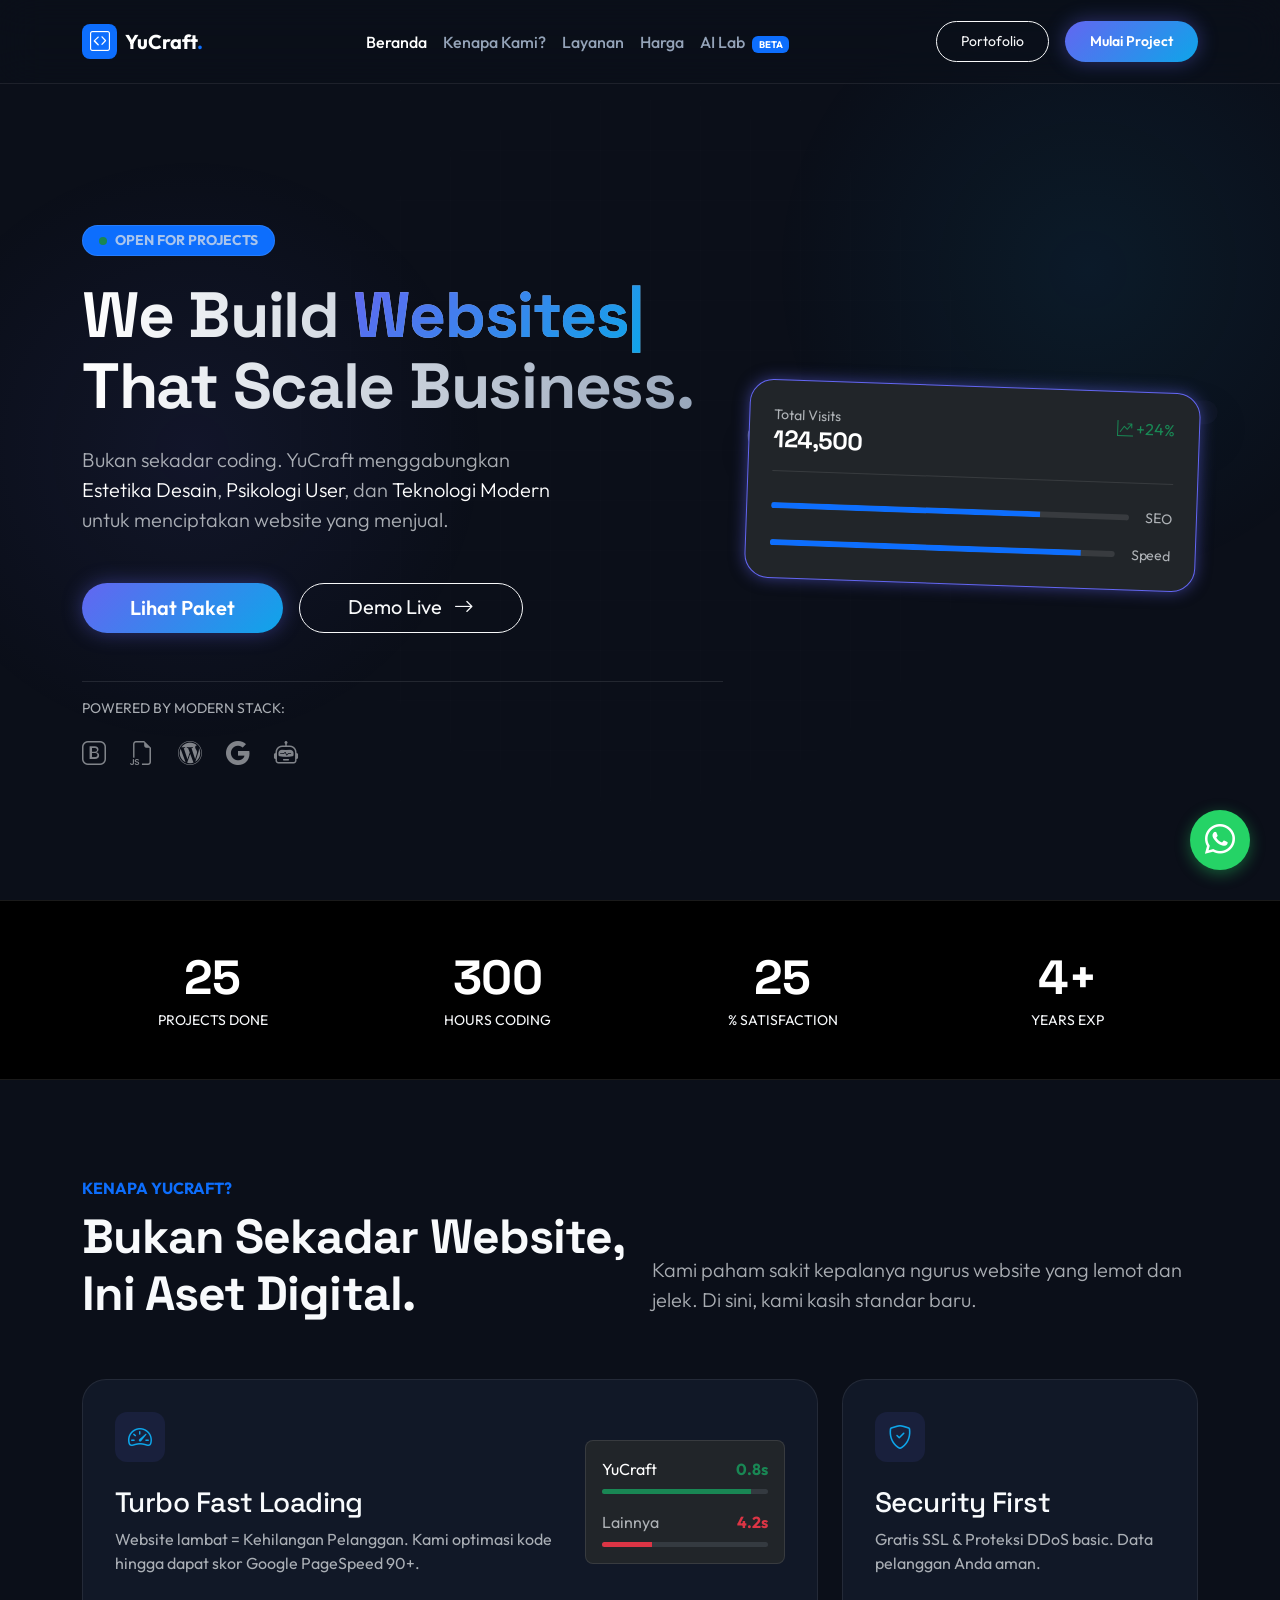
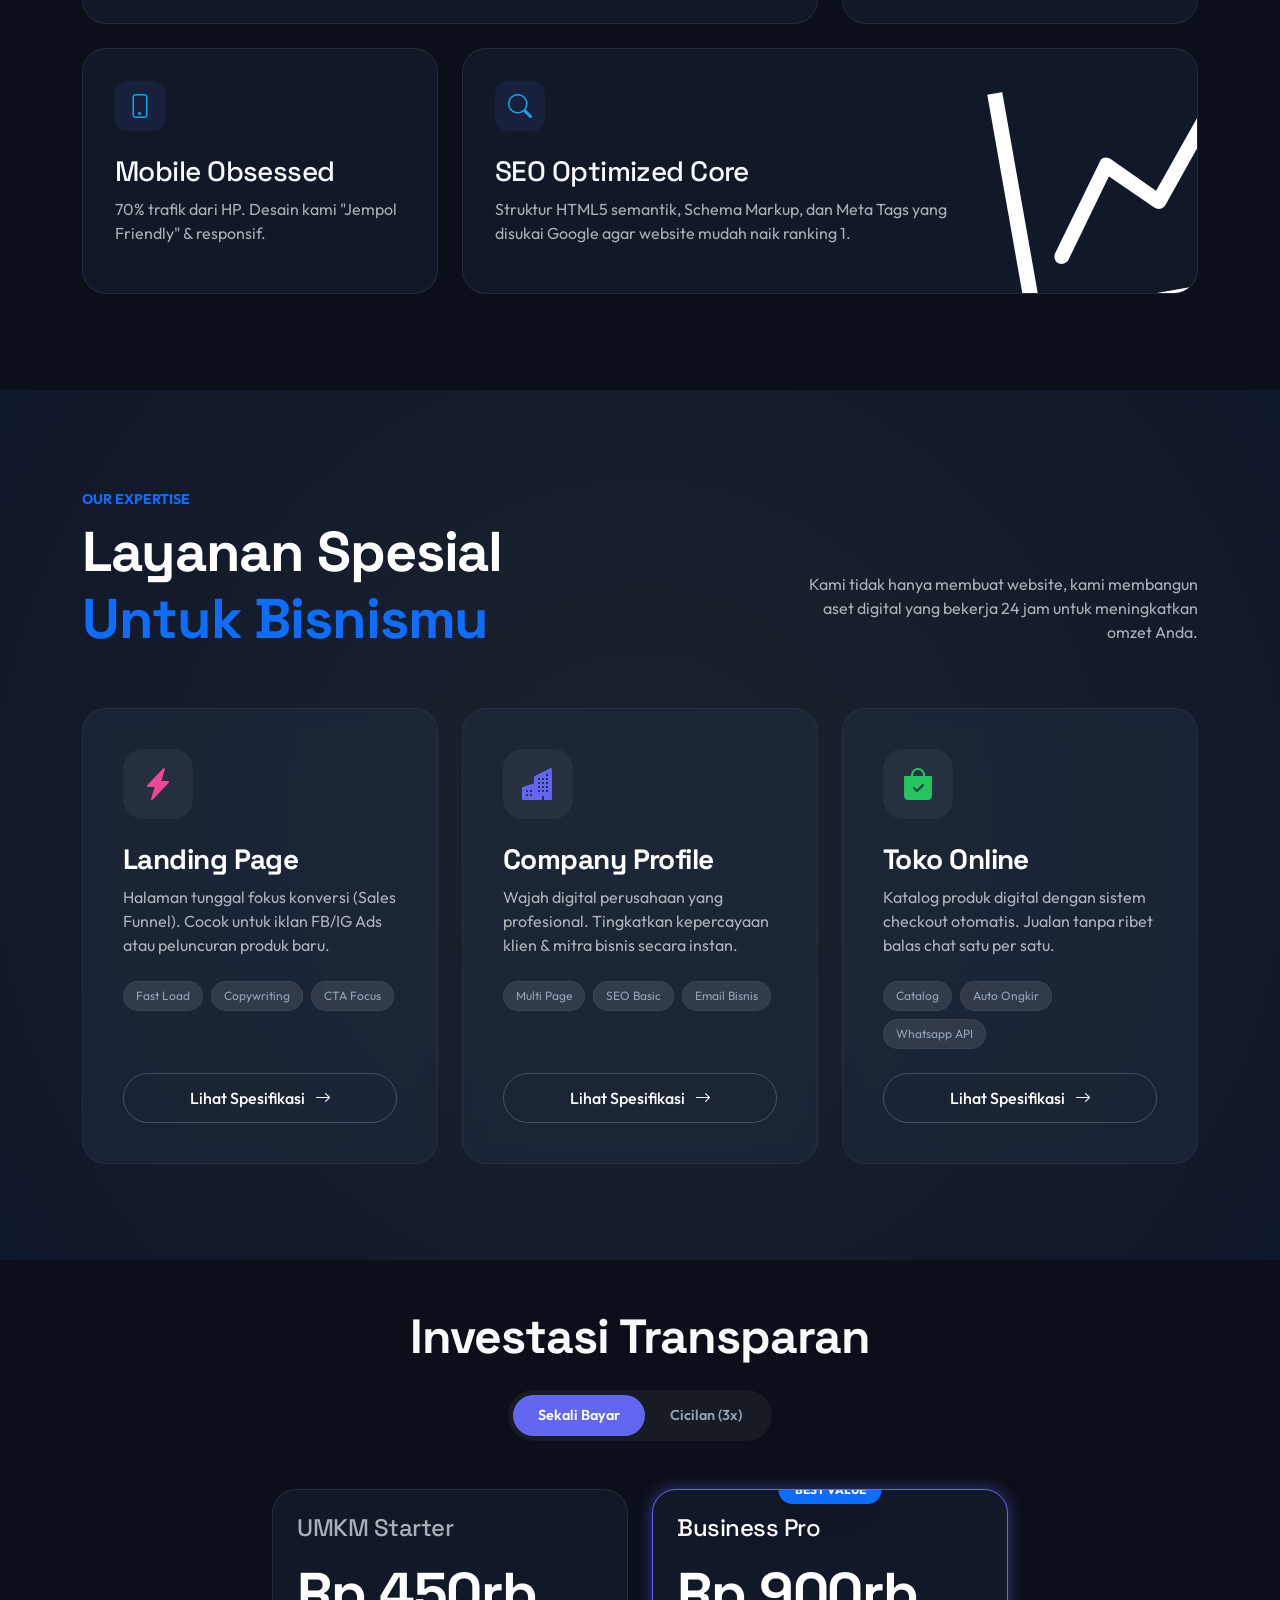
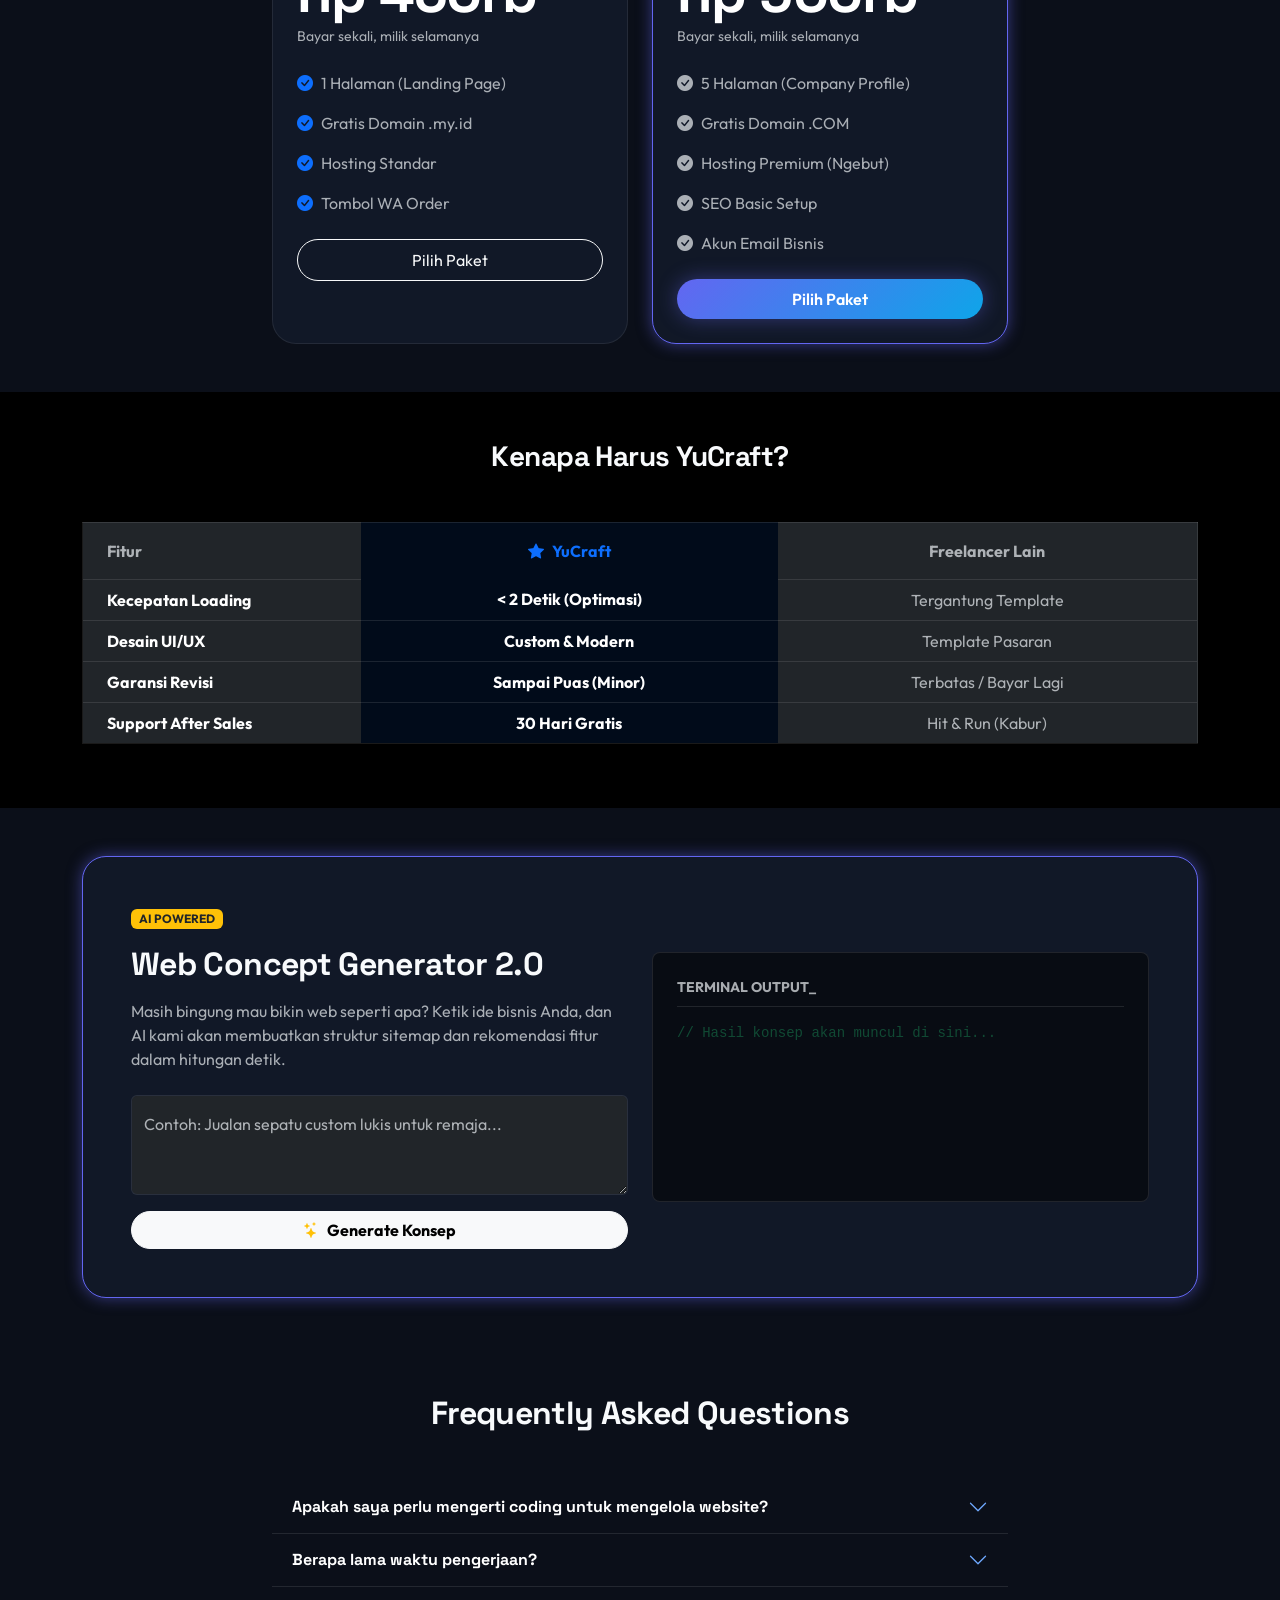
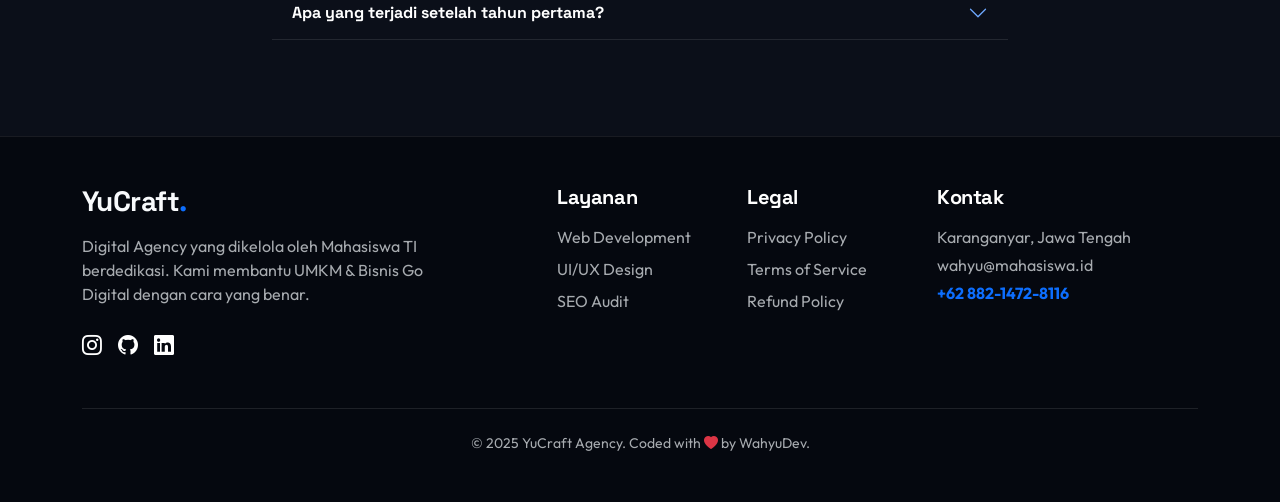
==== commit 5d11e024: "kakakaka" ====
--- a/index.html
+++ b/index.html
@@ -14,7 +14,7 @@
     <link href="https://cdn.jsdelivr.net/npm/bootstrap@5.3.2/dist/css/bootstrap.min.css" rel="stylesheet">
     <link rel="stylesheet" href="https://cdn.jsdelivr.net/npm/bootstrap-icons@1.11.1/font/bootstrap-icons.css">
     <link href="https://unpkg.com/aos@2.3.1/dist/aos.css" rel="stylesheet">
-    <link rel="stylesheet" href="./styles.css">
+    <link rel="stylesheet" href="./assets/styles.css">
 
 
 
@@ -47,7 +47,7 @@
                     <li class="nav-item"><a class="nav-link" href="#ai-lab">AI Lab <span class="badge bg-primary ms-1" style="font-size: 0.6rem;">BETA</span></a></li>
                 </ul>
                 <div class="d-flex gap-3">
-                    <a href="#portfolio" class="btn btn-outline-light rounded-pill px-4 btn-sm d-flex align-items-center">Portofolio</a>
+                    <a href="./portfolio.html" class="btn btn-outline-light rounded-pill px-4 btn-sm d-flex align-items-center">Portofolio</a>
                     <a href="https://wa.me/6288214728116" class="btn btn-glow btn-sm d-flex align-items-center">Mulai Project</a>
                 </div>
             </div>
@@ -530,120 +530,9 @@
     <!-- Scripts -->
     <script src="https://cdn.jsdelivr.net/npm/bootstrap@5.3.2/dist/js/bootstrap.bundle.min.js"></script>
     <script src="https://unpkg.com/aos@2.3.1/dist/aos.js"></script>
-    <script>
-        // Init Animation
-        AOS.init({ once: true, offset: 50, duration: 1000 });
-
-        // Navbar Scroll Effect
-        window.addEventListener('scroll', () => {
-            const nav = document.getElementById('navbar');
-            if(window.scrollY > 50) {
-                nav.style.background = 'rgba(11, 15, 25, 0.95)';
-                nav.style.padding = '0.8rem 0';
-            } else {
-                nav.style.background = 'rgba(11, 15, 25, 0.6)';
-                nav.style.padding = '1.2rem 0';
-            }
-        });
-
-        // Typing Effect
-        const words = ["Websites", "Portfolios", "Online Stores", "Landing Pages"];
-        let i = 0;
-        let timer;
-
-        function typingEffect() {
-            const element = document.getElementById('typing-text');
-            element.innerText = words[i];
-            i = (i + 1) % words.length;
-        }
-        setInterval(typingEffect, 2000);
-
-        // Card Mouse Effect (Glow mengikuti mouse)
-        document.querySelectorAll('.bento-card').forEach(card => {
-            card.onmousemove = e => {
-                const rect = card.getBoundingClientRect();
-                const x = e.clientX - rect.left;
-                const y = e.clientY - rect.top;
-                card.style.setProperty('--mouse-x', `${x}px`);
-                card.style.setProperty('--mouse-y', `${y}px`);
-            }
-        });
-
-        // Number Counter Animation
-        const counters = document.querySelectorAll('.counter');
-        counters.forEach(counter => {
-            const target = +counter.getAttribute('data-target');
-            const inc = target / 100;
-            
-            const updateCount = () => {
-                const count = +counter.innerText;
-                if(count < target) {
-                    counter.innerText = Math.ceil(count + inc);
-                    setTimeout(updateCount, 20);
-                } else {
-                    counter.innerText = target + "+";
-                }
-            }
-            // Trigger animation only when visible (Simple implementation)
-            setTimeout(updateCount, 1500); 
-        });
-
-        // Pricing Switcher
-        function switchPricing(type) {
-            const switchBg = document.querySelector('.switch-bg');
-            const labels = document.querySelectorAll('.pricing-label');
-            const prices = document.querySelectorAll('.price-text');
-            const cycles = document.querySelectorAll('.billing-cycle');
-
-            if(type === 'monthly') {
-                switchBg.style.transform = 'translateX(100%)';
-                labels[1].classList.add('active');
-                labels[0].classList.remove('active');
-                
-                prices.forEach(price => {
-                    price.innerText = "Rp " + price.getAttribute('data-month');
-                });
-                cycles.forEach(cycle => cycle.innerText = "Per bulan (Cicilan 3x)");
-            } else {
-                switchBg.style.transform = 'translateX(0)';
-                labels[0].classList.add('active');
-                labels[1].classList.remove('active');
-                
-                prices.forEach(price => {
-                    price.innerText = "Rp " + price.getAttribute('data-one');
-                });
-                cycles.forEach(cycle => cycle.innerText = "Bayar sekali, milik selamanya");
-            }
-        }
-
-        // AI Generator Logic
-        function generateAI() {
-            const input = document.getElementById('aiInput').value;
-            const output = document.getElementById('aiOutput');
-            const loading = document.getElementById('aiLoading');
-
-            if(input.length < 5) {
-                output.innerHTML = "<span class='text-danger'>// Error: Input ide terlalu pendek.</span>";
-                return;
-            }
-
-            loading.classList.remove('d-none');
-            output.innerHTML = "<span class='text-muted'>// Memproses data...</span>";
-
-            setTimeout(() => {
-                loading.classList.add('d-none');
-                output.innerHTML = `
-                    <div class='mb-2'><span class='text-warning'>[SUCCESS]</span> Konsep Ditemukan:</div>
-                    <ul class='list-unstyled ms-2'>
-                        <li><strong>Nama Saran:</strong> "${input.split(" ")[0]}ify" atau "Royal ${input.split(" ")[0]}"</li>
-                        <li><strong>Warna Utama:</strong> Navy Blue & Gold (Kesan Mewah)</li>
-                        <li><strong>Halaman Wajib:</strong> Home, Katalog Produk, Tentang Kami, Testimoni.</li>
-                        <li><strong>Fitur Kunci:</strong> Galeri Zoom-in produk, Form Custom Order WA.</li>
-                    </ul>
-                    <span class='text-muted opacity-50'>// Siap dieksekusi oleh YuCraft.</span>
-                `;
-            }, 2000);
-        }
-    </script>
+    <script src="./assets/index.js"></script>
+
+    <!-- end -->
 </body>
-</html>+</html>
+
--- a/assets/styles.css
+++ b/assets/styles.css
@@ -0,0 +1,317 @@
+        :root {
+            --bg-dark: #0B0F19;
+            --bg-card: #111827;
+            --primary: #6366f1; /* Indigo */
+            --accent: #0ea5e9; /* Sky Blue */
+            --glow: rgba(99, 102, 241, 0.5);
+            --text-main: #f8fafc;
+            --text-muted: #94a3b8;
+            --border: rgba(255, 255, 255, 0.08);
+        }
+
+        body {
+            background-color: var(--bg-dark);
+            color: var(--text-main);
+            font-family: 'Outfit', sans-serif;
+            overflow-x: hidden;
+        }
+
+        h1, h2, h3, h4, h5, h6 {
+            font-family: 'Space Grotesk', sans-serif;
+            letter-spacing: -0.02em;
+        }
+
+        /* --- BACKGROUND ANIMATION (The "Wild" Part) --- */
+        .ambient-light {
+            position: fixed;
+            top: 0; left: 0; width: 100%; height: 100%;
+            pointer-events: none;
+            z-index: -1;
+            background: 
+                radial-gradient(circle at 15% 50%, rgba(99, 102, 241, 0.08), transparent 25%),
+                radial-gradient(circle at 85% 30%, rgba(14, 165, 233, 0.08), transparent 25%);
+        }
+
+        .grid-lines {
+            position: fixed;
+            top: 0; left: 0; width: 100%; height: 100%;
+            background-image: linear-gradient(var(--border) 1px, transparent 1px),
+            linear-gradient(90deg, var(--border) 1px, transparent 1px);
+            background-size: 50px 50px;
+            opacity: 0.1;
+            z-index: -2;
+            mask-image: radial-gradient(circle at center, black 40%, transparent 100%);
+        }
+
+        /* --- NAVBAR --- */
+        .navbar {
+            background: rgba(11, 15, 25, 0.6);
+            backdrop-filter: blur(20px);
+            border-bottom: 1px solid var(--border);
+            padding: 1.2rem 0;
+            transition: all 0.3s;
+        }
+        
+        .nav-link {
+            color: var(--text-muted) !important;
+            font-weight: 500;
+            transition: 0.3s;
+            position: relative;
+        }
+        
+        .nav-link:hover, .nav-link.active {
+            color: white !important;
+        }
+
+        .nav-link::after {
+            content: '';
+            position: absolute;
+            width: 0; height: 2px;
+            bottom: 0; left: 0;
+            background: var(--accent);
+            transition: width 0.3s;
+        }
+        
+        .nav-link:hover::after { width: 100%; }
+
+        .btn-glow {
+            background: linear-gradient(135deg, var(--primary), var(--accent));
+            border: none;
+            color: white;
+            padding: 10px 25px;
+            border-radius: 50px;
+            font-weight: 600;
+            position: relative;
+            overflow: hidden;
+            transition: 0.3s;
+            box-shadow: 0 0 20px rgba(99, 102, 241, 0.4);
+        }
+
+        .btn-glow:hover {
+            transform: scale(1.05);
+            box-shadow: 0 0 30px rgba(14, 165, 233, 0.6);
+            color: white;
+        }
+
+        /* --- HERO SECTION --- */
+        .hero-title {
+            font-size: 4rem;
+            font-weight: 800;
+            line-height: 1.1;
+            background: linear-gradient(to right, #fff, #94a3b8);
+            -webkit-background-clip: text;
+            -webkit-text-fill-color: transparent;
+        }
+
+        .text-gradient {
+            background: linear-gradient(135deg, var(--primary), var(--accent));
+            -webkit-background-clip: text;
+            -webkit-text-fill-color: transparent;
+        }
+
+        /* --- BENTO GRID CARDS --- */
+        .bento-card {
+            background: var(--bg-card);
+            border: 1px solid var(--border);
+            border-radius: 24px;
+            padding: 2rem;
+            height: 100%;
+            transition: all 0.4s cubic-bezier(0.4, 0, 0.2, 1);
+            position: relative;
+            overflow: hidden;
+            z-index: 1;
+        }
+
+        .bento-card::before {
+            content: '';
+            position: absolute;
+            top: 0; left: 0; width: 100%; height: 100%;
+            background: radial-gradient(800px circle at var(--mouse-x) var(--mouse-y), rgba(255,255,255,0.06), transparent 40%);
+            z-index: 2;
+            opacity: 0;
+            transition: opacity 0.5s;
+            pointer-events: none;
+        }
+
+        .bento-card:hover {
+            transform: translateY(-5px);
+            border-color: rgba(99, 102, 241, 0.3);
+            box-shadow: 0 10px 40px -10px rgba(0,0,0,0.5);
+        }
+        
+        .bento-card:hover::before { opacity: 1; }
+
+        .icon-square {
+            width: 50px; height: 50px;
+            background: rgba(99, 102, 241, 0.1);
+            border-radius: 12px;
+            display: flex; align-items: center; justify-content: center;
+            color: var(--accent);
+            font-size: 1.5rem;
+            margin-bottom: 1.5rem;
+        }
+
+        /* --- STATS COUNTER --- */
+        .stat-card {
+            background: rgba(255,255,255,0.03);
+            border-left: 3px solid var(--accent);
+            padding: 20px;
+        }
+
+        /* --- PRICING TOGGLE --- */
+        .pricing-switch {
+            background: rgba(255,255,255,0.05);
+            border-radius: 50px;
+            padding: 5px;
+            display: inline-flex;
+            position: relative;
+        }
+        
+        .pricing-label {
+            padding: 10px 25px;
+            border-radius: 50px;
+            cursor: pointer;
+            z-index: 2;
+            font-weight: 600;
+            font-size: 0.9rem;
+            transition: 0.3s;
+        }
+        
+        .pricing-label.active { color: white; }
+        .pricing-label:not(.active) { color: var(--text-muted); }
+
+        .switch-bg {
+            position: absolute;
+            top: 5px; left: 5px;
+            height: calc(100% - 10px);
+            width: 50%;
+            background: var(--primary);
+            border-radius: 50px;
+            transition: transform 0.3s cubic-bezier(0.4, 0, 0.2, 1);
+        }
+
+        /* --- FOOTER --- */
+        footer {
+            border-top: 1px solid var(--border);
+            background: #05080f;
+        }
+
+        /* --- UTILS --- */
+        .border-glow {
+            box-shadow: 0 0 15px var(--glow);
+            border-color: var(--primary) !important;
+        }
+
+        /* Animasi Ketik */
+        .typing-cursor::after {
+            content: '|';
+            animation: blink 1s infinite;
+        }
+        @keyframes blink { 50% { opacity: 0; } }
+
+        @media (max-width: 768px) {
+            .hero-title { font-size: 2.5rem; }
+            .bento-card { padding: 1.5rem; }
+        }
+        
+        /* Floating Whatsapp */
+        .float-wa {
+            position: fixed;
+            bottom: 30px; right: 30px;
+            width: 60px; height: 60px;
+            background-color: #25d366;
+            color: white;
+            border-radius: 50%;
+            display: flex; align-items: center; justify-content: center;
+            font-size: 30px;
+            box-shadow: 0 4px 15px rgba(37, 211, 102, 0.4);
+            z-index: 100;
+            transition: 0.3s;
+        }
+        .float-wa:hover { transform: scale(1.1); color: white; }
+
+
+        /* service */
+            /* --- Service Card Styling --- */
+    .service-card-pro {
+        background: rgba(30, 41, 59, 0.7); /* Slate-800 with opacity */
+        border: 1px solid rgba(255, 255, 255, 0.05);
+        backdrop-filter: blur(10px);
+        border-radius: 24px;
+        padding: 2.5rem;
+        transition: all 0.4s cubic-bezier(0.175, 0.885, 0.32, 1.275);
+        position: relative;
+        overflow: hidden;
+        height: 100%;
+        display: flex;
+        flex-direction: column;
+        justify-content: space-between;
+    }
+
+    /* Glow Effect on Hover */
+    .service-card-pro::before {
+        content: '';
+        position: absolute;
+        top: 0; left: -100%; width: 100%; height: 100%;
+        background: linear-gradient(90deg, transparent, rgba(255,255,255,0.05), transparent);
+        transition: 0.5s;
+    }
+    
+    .service-card-pro:hover::before { left: 100%; }
+
+    /* Specific Glow Colors per Card */
+    .card-landing:hover { border-color: #ec4899; box-shadow: 0 10px 40px -10px rgba(236, 72, 153, 0.3); }
+    .card-compro:hover { border-color: #6366f1; box-shadow: 0 10px 40px -10px rgba(99, 102, 241, 0.3); }
+    .card-store:hover { border-color: #22c55e; box-shadow: 0 10px 40px -10px rgba(34, 197, 94, 0.3); }
+
+    .icon-wrapper-pro {
+        width: 70px; height: 70px;
+        border-radius: 20px;
+        display: flex; align-items: center; justify-content: center;
+        font-size: 2rem;
+        margin-bottom: 1.5rem;
+        background: rgba(255,255,255,0.05);
+        transition: 0.3s;
+    }
+
+    .card-landing .icon-wrapper-pro { color: #ec4899; }
+    .card-compro .icon-wrapper-pro { color: #6366f1; }
+    .card-store .icon-wrapper-pro { color: #22c55e; }
+
+    .service-card-pro:hover .icon-wrapper-pro { transform: scale(1.1) rotate(5deg); background: rgba(255,255,255,0.1); }
+
+    /* Button Styling */
+    .btn-detail-trigger {
+        background: transparent;
+        border: 1px solid rgba(255,255,255,0.2);
+        color: white;
+        width: 100%;
+        padding: 12px;
+        border-radius: 50px;
+        font-weight: 500;
+        transition: 0.3s;
+        display: flex; justify-content: center; align-items: center; gap: 10px;
+    }
+
+    .btn-detail-trigger:hover {
+        background: white;
+        color: black;
+        border-color: white;
+    }
+
+    /* Offcanvas Customization (Dark Mode) */
+    .offcanvas-dark-glass {
+        background: #0f172a;
+        color: white;
+        border-left: 1px solid rgba(255,255,255,0.1);
+    }
+    
+    .feature-check i { color: #22c55e; margin-right: 10px; }
+    .tech-badge {
+        font-size: 0.75rem;
+        padding: 5px 12px;
+        border-radius: 50px;
+        background: rgba(255,255,255,0.1);
+        color: #94a3b8;
+        border: 1px solid rgba(255,255,255,0.05);
+    }
